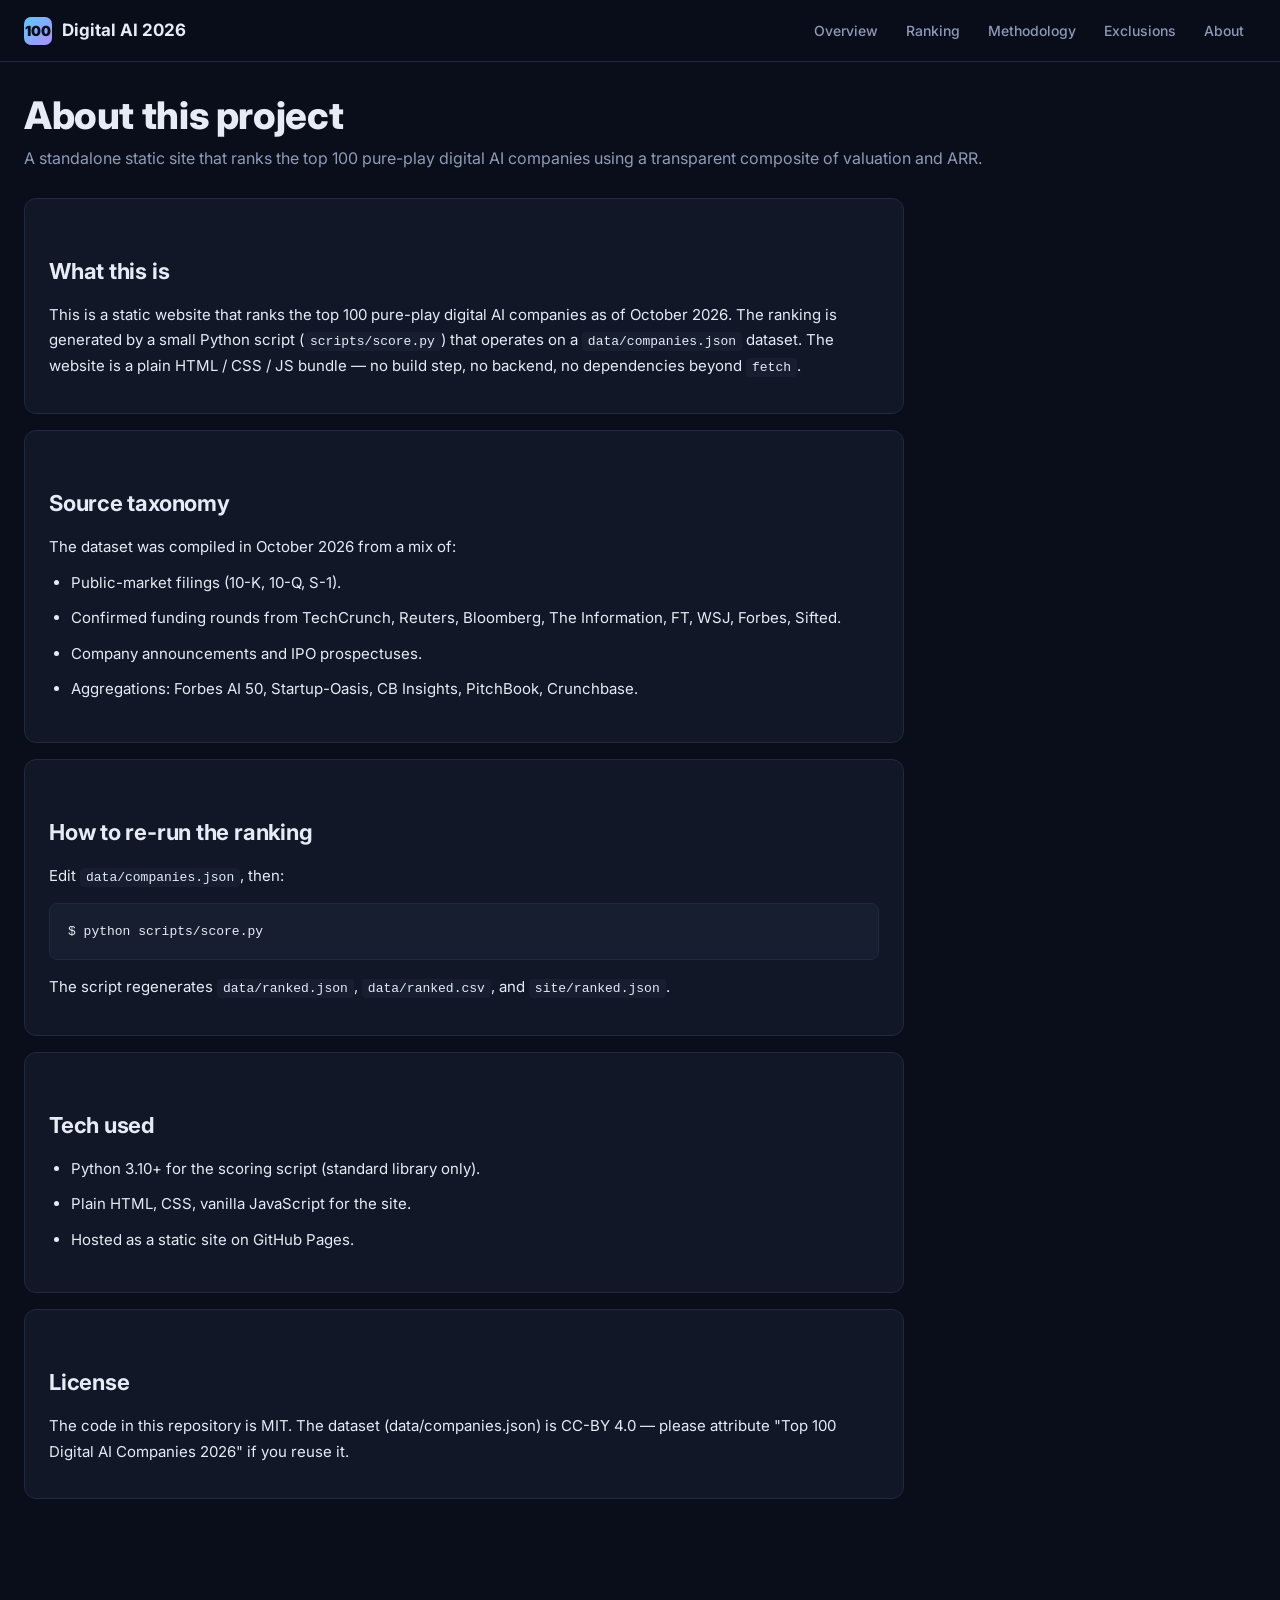
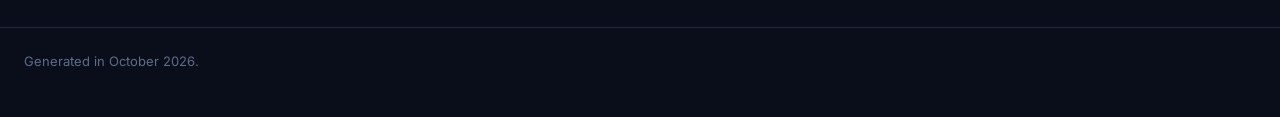
==== about.html @ d7b01ef9 "Flatten site/* to repo root for GitHub Pages Moved all static assets and HTML up one directory level" ====
<!DOCTYPE html>
<html lang="en">
<head>
  <meta charset="UTF-8">
  <meta name="viewport" content="width=device-width, initial-scale=1.0">
  <title>About - Top 100 Digital AI Companies 2026</title>
  <link rel="preconnect" href="https://fonts.googleapis.com">
  <link rel="preconnect" href="https://fonts.gstatic.com" crossorigin>
  <link href="https://fonts.googleapis.com/css2?family=Inter:wght@400;500;600;700;800&display=swap" rel="stylesheet">
  <link rel="stylesheet" href="style.css">
</head>
<body>
  <header class="topbar">
    <div class="topbar-inner">
      <div class="brand">
        <div class="brand-mark">100</div>
        <span>Digital AI 2026</span>
      </div>
      <nav class="nav">
        <a href="index.html">Overview</a>
        <a href="ranking.html">Ranking</a>
        <a href="methodology.html">Methodology</a>
        <a href="exclusions.html">Exclusions</a>
        <a href="about.html">About</a>
      </nav>
    </div>
  </header>

  <main>
    <h1>About this project</h1>
    <p class="subtitle">
      A standalone static site that ranks the top 100 pure-play digital AI
      companies using a transparent composite of valuation and ARR.
    </p>

    <div class="prose">
      <div class="card">
        <h2>What this is</h2>
        <p>
          This is a static website that ranks the top 100 pure-play digital AI
          companies as of October 2026. The ranking is generated by a small
          Python script (<code>scripts/score.py</code>) that operates on a
          <code>data/companies.json</code> dataset. The website is a plain HTML /
          CSS / JS bundle &mdash; no build step, no backend, no dependencies
          beyond <code>fetch</code>.
        </p>
      </div>

      <div class="card">
        <h2>Source taxonomy</h2>
        <p>
          The dataset was compiled in October 2026 from a mix of:
        </p>
        <ul>
          <li>Public-market filings (10-K, 10-Q, S-1).</li>
          <li>Confirmed funding rounds from TechCrunch, Reuters, Bloomberg, The Information, FT, WSJ, Forbes, Sifted.</li>
          <li>Company announcements and IPO prospectuses.</li>
          <li>Aggregations: Forbes AI 50, Startup-Oasis, CB Insights, PitchBook, Crunchbase.</li>
        </ul>
      </div>

      <div class="card">
        <h2>How to re-run the ranking</h2>
        <p>Edit <code>data/companies.json</code>, then:</p>
        <pre>$ python scripts/score.py</pre>
        <p>
          The script regenerates <code>data/ranked.json</code>,
          <code>data/ranked.csv</code>, and <code>site/ranked.json</code>.
        </p>
      </div>

      <div class="card">
        <h2>Tech used</h2>
        <ul>
          <li>Python 3.10+ for the scoring script (standard library only).</li>
          <li>Plain HTML, CSS, vanilla JavaScript for the site.</li>
          <li>Hosted as a static site on GitHub Pages.</li>
        </ul>
      </div>

      <div class="card">
        <h2>License</h2>
        <p>
          The code in this repository is MIT. The dataset (data/companies.json)
          is CC-BY 4.0 &mdash; please attribute "Top 100 Digital AI Companies 2026"
          if you reuse it.
        </p>
      </div>
    </div>
  </main>

  <footer>
    <div>
      Generated in October 2026.
    </div>
  </footer>
</body>
</html>
---- style.css ----
/* style.css - Top 100 Pure-Play Digital AI Companies 2026 */
:root {
  --bg: #0a0e1a;
  --panel: #111726;
  --panel-2: #161e30;
  --border: #1f2940;
  --border-hi: #2d3a5a;
  --text: #e6ebf5;
  --text-dim: #8e9bb8;
  --text-mute: #5f6c8a;
  --accent: #5cc8ff;
  --accent-2: #b08cff;
  --good: #4ade80;
  --warn: #facc15;
  --bad: #f87171;
  --shadow: 0 4px 24px rgba(0, 0, 0, 0.4);
  --r-sm: 8px;
  --r-md: 12px;
  --r-lg: 18px;
}

* {
  box-sizing: border-box;
  margin: 0;
  padding: 0;
}

html, body {
  background: var(--bg);
  color: var(--text);
  font-family: 'Inter', -apple-system, BlinkMacSystemFont, 'Segoe UI', Roboto, sans-serif;
  line-height: 1.5;
  font-size: 15px;
  -webkit-font-smoothing: antialiased;
}

a {
  color: var(--accent);
  text-decoration: none;
}
a:hover {
  text-decoration: underline;
}

/* Layout */
.topbar {
  position: sticky;
  top: 0;
  z-index: 50;
  background: rgba(10, 14, 26, 0.85);
  backdrop-filter: blur(12px);
  border-bottom: 1px solid var(--border);
}
.topbar-inner {
  max-width: 1280px;
  margin: 0 auto;
  padding: 14px 24px;
  display: flex;
  align-items: center;
  justify-content: space-between;
  gap: 24px;
}
.brand {
  display: flex;
  align-items: center;
  gap: 10px;
  font-weight: 700;
  font-size: 17px;
}
.brand-mark {
  width: 28px;
  height: 28px;
  border-radius: 7px;
  background: linear-gradient(135deg, var(--accent), var(--accent-2));
  display: grid;
  place-items: center;
  color: #0a0e1a;
  font-weight: 900;
  font-size: 14px;
}
.nav {
  display: flex;
  gap: 4px;
}
.nav a {
  padding: 6px 12px;
  border-radius: 7px;
  color: var(--text-dim);
  font-weight: 500;
  font-size: 14px;
}
.nav a:hover {
  background: var(--panel);
  color: var(--text);
  text-decoration: none;
}
.nav a.active {
  background: var(--panel-2);
  color: var(--text);
}

main {
  max-width: 1280px;
  margin: 0 auto;
  padding: 32px 24px 64px;
}

h1, h2, h3 {
  letter-spacing: -0.01em;
}
h1 { font-size: 38px; font-weight: 800; line-height: 1.15; margin-bottom: 8px; }
h2 { font-size: 24px; font-weight: 700; margin-bottom: 12px; }
h3 { font-size: 18px; font-weight: 600; margin-bottom: 8px; }

.subtitle {
  color: var(--text-dim);
  margin-bottom: 28px;
  font-size: 16px;
}

/* Hero */
.hero {
  background: linear-gradient(135deg, rgba(92, 200, 255, 0.08), rgba(176, 140, 255, 0.08));
  border: 1px solid var(--border);
  border-radius: var(--r-lg);
  padding: 40px 32px;
  margin-bottom: 32px;
  position: relative;
  overflow: hidden;
}
.hero::before {
  content: '';
  position: absolute;
  inset: 0;
  background: radial-gradient(circle at 80% 0%, rgba(92, 200, 255, 0.18), transparent 60%);
  pointer-events: none;
}
.eyebrow {
  display: inline-block;
  font-size: 12px;
  font-weight: 600;
  letter-spacing: 0.1em;
  text-transform: uppercase;
  color: var(--accent);
  padding: 4px 10px;
  border: 1px solid rgba(92, 200, 255, 0.4);
  border-radius: 999px;
  margin-bottom: 16px;
}
.hero h1 {
  font-size: 48px;
  margin-bottom: 12px;
}
.hero p {
  color: var(--text-dim);
  font-size: 17px;
  max-width: 720px;
}
.hero-stats {
  display: grid;
  grid-template-columns: repeat(auto-fit, minmax(140px, 1fr));
  gap: 16px;
  margin-top: 28px;
  padding-top: 24px;
  border-top: 1px solid var(--border);
}
.stat {
  display: flex;
  flex-direction: column;
}
.stat .v {
  font-size: 24px;
  font-weight: 800;
  background: linear-gradient(135deg, var(--accent), var(--accent-2));
  -webkit-background-clip: text;
  -webkit-text-fill-color: transparent;
  background-clip: text;
}
.stat .l {
  font-size: 12px;
  color: var(--text-mute);
  text-transform: uppercase;
  letter-spacing: 0.06em;
  margin-top: 4px;
}

/* Cards */
.card {
  background: var(--panel);
  border: 1px solid var(--border);
  border-radius: var(--r-md);
  padding: 24px;
  margin-bottom: 16px;
}
.card h2 {
  margin-bottom: 14px;
}
.card-tight {
  padding: 18px 20px;
}

.kpi-grid {
  display: grid;
  grid-template-columns: repeat(auto-fit, minmax(220px, 1fr));
  gap: 16px;
  margin-bottom: 28px;
}
.kpi {
  background: var(--panel);
  border: 1px solid var(--border);
  border-radius: var(--r-md);
  padding: 20px;
}
.kpi .v {
  font-size: 28px;
  font-weight: 800;
  margin: 8px 0 4px;
}
.kpi .l {
  color: var(--text-mute);
  font-size: 13px;
}

/* Filters bar */
.filters {
  display: flex;
  flex-wrap: wrap;
  gap: 8px;
  align-items: center;
  margin-bottom: 18px;
  padding: 14px;
  background: var(--panel);
  border: 1px solid var(--border);
  border-radius: var(--r-md);
}
.filters input,
.filters select {
  background: var(--bg);
  color: var(--text);
  border: 1px solid var(--border);
  border-radius: 7px;
  padding: 8px 12px;
  font-size: 14px;
  font-family: inherit;
}
.filters input:focus,
.filters select:focus {
  border-color: var(--accent);
  outline: none;
}
.filters .grow {
  flex: 1;
  min-width: 200px;
}
.btn {
  background: var(--panel-2);
  color: var(--text);
  border: 1px solid var(--border);
  padding: 8px 14px;
  border-radius: 7px;
  cursor: pointer;
  font-size: 13px;
  font-weight: 500;
  transition: all 0.15s ease;
}
.btn:hover {
  border-color: var(--border-hi);
  background: var(--border);
}
.btn.primary {
  background: linear-gradient(135deg, var(--accent), var(--accent-2));
  color: #0a0e1a;
  border: none;
  font-weight: 600;
}
.btn.primary:hover {
  filter: brightness(1.08);
}

/* Table */
.table-wrap {
  background: var(--panel);
  border: 1px solid var(--border);
  border-radius: var(--r-md);
  overflow: hidden;
  margin-bottom: 24px;
}
table.rank {
  width: 100%;
  border-collapse: collapse;
  font-size: 14px;
}
table.rank thead th {
  background: var(--panel-2);
  color: var(--text-dim);
  text-align: left;
  padding: 12px 14px;
  font-weight: 600;
  font-size: 12px;
  text-transform: uppercase;
  letter-spacing: 0.06em;
  border-bottom: 1px solid var(--border);
  cursor: pointer;
  user-select: none;
  position: sticky;
  top: 60px;
  z-index: 2;
}
table.rank thead th:hover {
  color: var(--text);
}
table.rank thead th.sorted-asc::after { content: ' ▲'; opacity: 0.6; }
table.rank thead th.sorted-desc::after { content: ' ▼'; opacity: 0.6; }
table.rank tbody tr {
  border-bottom: 1px solid var(--border);
  transition: background 0.1s ease;
}
table.rank tbody tr:hover {
  background: var(--panel-2);
}
table.rank tbody td {
  padding: 12px 14px;
  vertical-align: middle;
}
.rank-cell {
  font-weight: 700;
  color: var(--accent);
  font-size: 16px;
  width: 60px;
}
.rank-cell .medal {
  display: inline-block;
  width: 28px;
  height: 28px;
  line-height: 28px;
  text-align: center;
  border-radius: 8px;
  font-size: 13px;
  font-weight: 800;
  background: var(--panel-2);
  border: 1px solid var(--border);
}
.rank-cell .medal.gold { background: linear-gradient(135deg, #fbbf24, #f59e0b); color: #0a0e1a; border: none; }
.rank-cell .medal.silver { background: linear-gradient(135deg, #d1d5db, #9ca3af); color: #0a0e1a; border: none; }
.rank-cell .medal.bronze { background: linear-gradient(135deg, #f59e0b, #b45309); color: #0a0e1a; border: none; }
.name-cell strong {
  display: block;
  margin-bottom: 2px;
}
.name-cell .meta {
  color: var(--text-mute);
  font-size: 12px;
}
.num {
  font-variant-numeric: tabular-nums;
  text-align: right;
}
.score-cell {
  font-weight: 700;
  color: var(--accent);
  text-align: right;
  width: 90px;
}
.score-bar {
  display: inline-block;
  height: 6px;
  background: linear-gradient(90deg, var(--accent), var(--accent-2));
  border-radius: 999px;
  margin-left: 8px;
  vertical-align: middle;
}
.cat-chip {
  display: inline-block;
  font-size: 11px;
  padding: 3px 8px;
  border-radius: 999px;
  background: var(--panel-2);
  border: 1px solid var(--border);
  color: var(--text-dim);
  font-weight: 500;
  white-space: nowrap;
}

/* Company detail page */
.detail {
  display: grid;
  grid-template-columns: 1fr 320px;
  gap: 24px;
}
@media (max-width: 920px) {
  .detail { grid-template-columns: 1fr; }
}
.detail-side {
  background: var(--panel);
  border: 1px solid var(--border);
  border-radius: var(--r-md);
  padding: 20px;
  height: fit-content;
  position: sticky;
  top: 80px;
}
.detail-side h3 {
  font-size: 14px;
  text-transform: uppercase;
  color: var(--text-mute);
  letter-spacing: 0.06em;
  margin-top: 16px;
  margin-bottom: 6px;
}
.detail-side h3:first-child { margin-top: 0; }
.detail-side .v {
  font-size: 18px;
  font-weight: 700;
  margin-bottom: 4px;
}
.detail-side .src {
  font-size: 12px;
  color: var(--text-mute);
}

/* Methodology content */
.prose {
  max-width: 880px;
}
.prose h2 {
  margin-top: 32px;
  font-size: 22px;
}
.prose p, .prose li {
  color: var(--text);
  margin-bottom: 10px;
  line-height: 1.7;
}
.prose ul, .prose ol {
  padding-left: 22px;
  margin-bottom: 16px;
}
.prose pre {
  background: var(--panel-2);
  border: 1px solid var(--border);
  border-radius: var(--r-sm);
  padding: 18px;
  overflow-x: auto;
  font-family: ui-monospace, SFMono-Regular, Menlo, monospace;
  font-size: 13px;
  margin: 14px 0;
}
.prose code {
  background: var(--panel-2);
  padding: 2px 6px;
  border-radius: 4px;
  font-size: 13px;
}
.prose blockquote {
  border-left: 3px solid var(--accent);
  padding: 4px 0 4px 18px;
  color: var(--text-dim);
  margin: 16px 0;
}

/* Chart */
.chart-wrap {
  background: var(--panel);
  border: 1px solid var(--border);
  border-radius: var(--r-md);
  padding: 24px;
  margin-bottom: 24px;
}

.row {
  display: flex;
  align-items: center;
  gap: 12px;
  margin-bottom: 16px;
  flex-wrap: wrap;
}
.row.between { justify-content: space-between; }

.hidden { display: none !important; }

footer {
  max-width: 1280px;
  margin: 0 auto;
  padding: 24px 24px 48px;
  color: var(--text-mute);
  font-size: 13px;
  border-top: 1px solid var(--border);
  margin-top: 48px;
}
footer a {
  color: var(--text-dim);
}
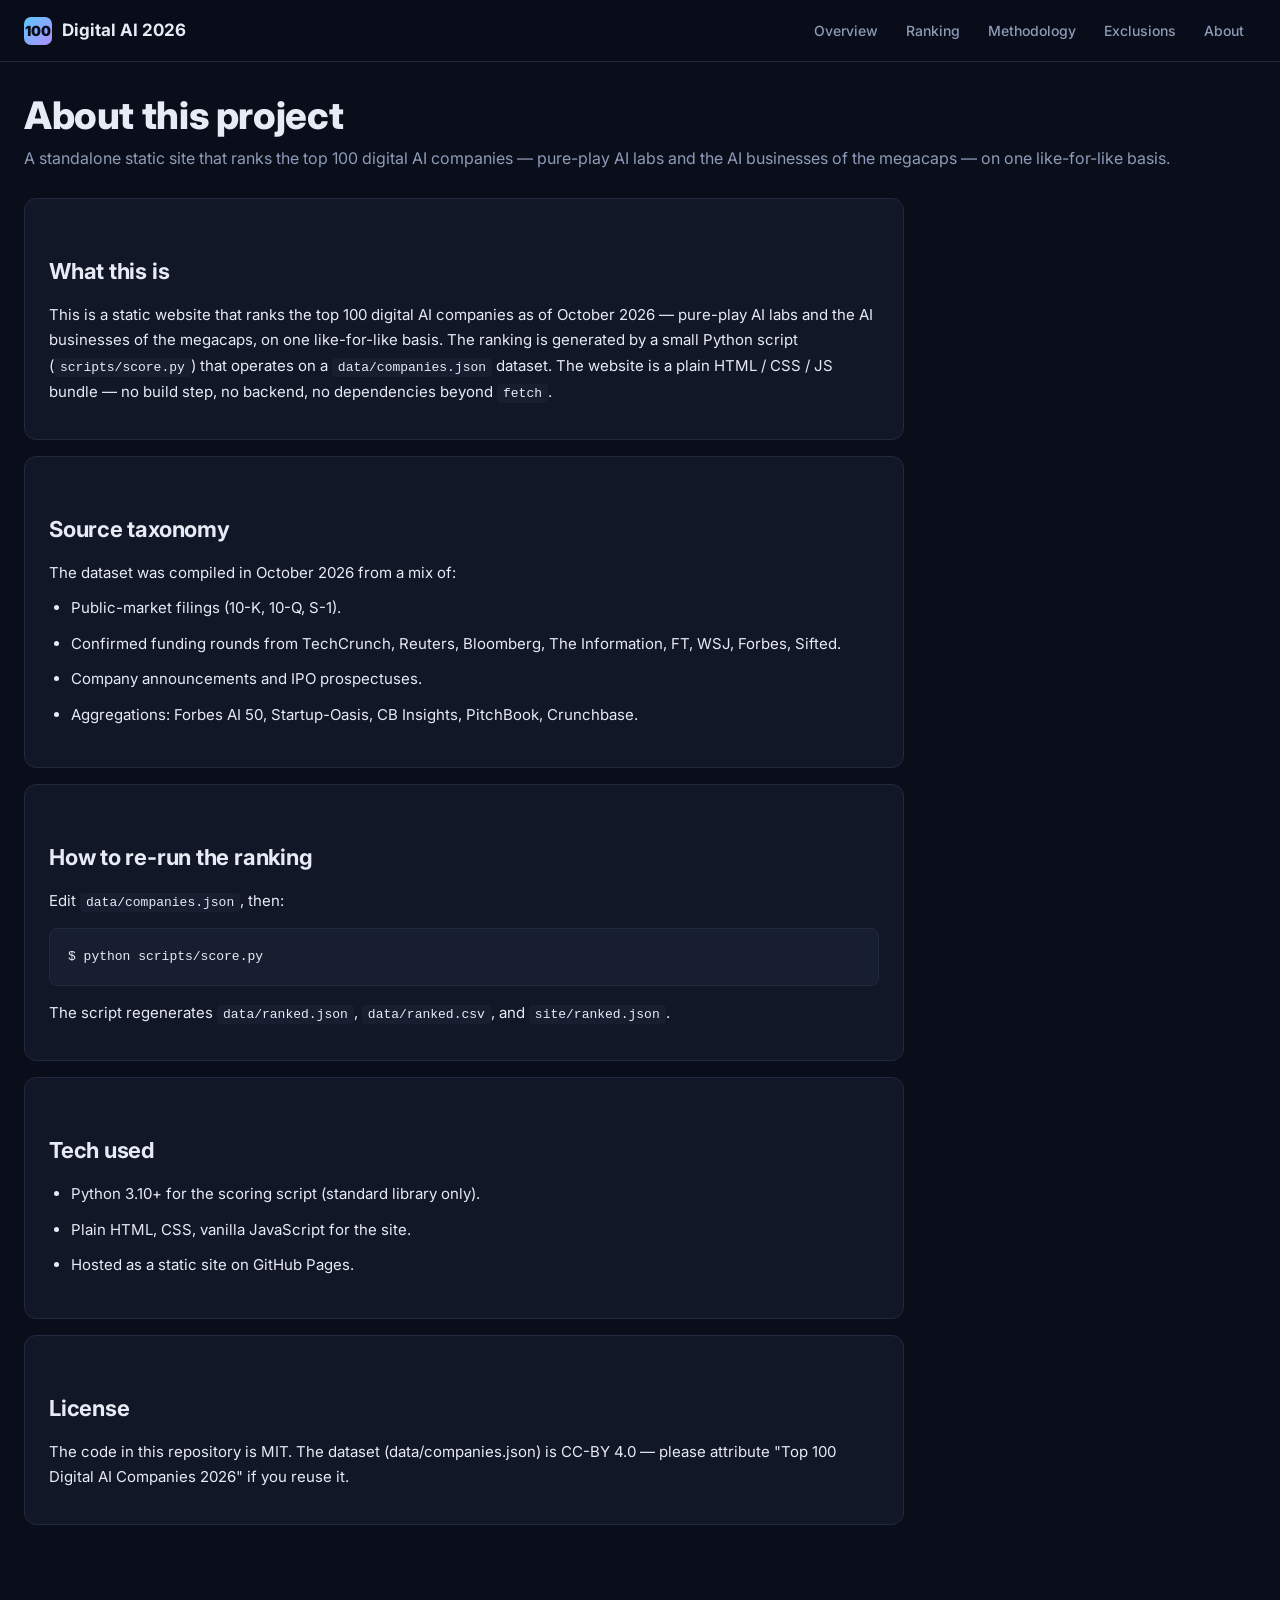
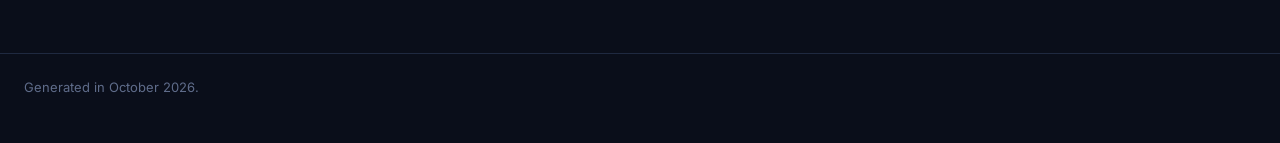
==== commit db09d7f2: "Three-basis model: merge xAI+Cursor, add big tech, refresh ARR figures OCT-2026 REFRESH ------------" ====
--- a/about.html
+++ b/about.html
@@ -29,16 +29,19 @@
   <main>
     <h1>About this project</h1>
     <p class="subtitle">
-      A standalone static site that ranks the top 100 pure-play digital AI
-      companies using a transparent composite of valuation and ARR.
+      A standalone static site that ranks the top 100 digital AI
+      companies — pure-play AI labs and the AI businesses of the megacaps —
+      on one like-for-like basis.
     </p>
 
     <div class="prose">
       <div class="card">
         <h2>What this is</h2>
         <p>
-          This is a static website that ranks the top 100 pure-play digital AI
-          companies as of October 2026. The ranking is generated by a small
+          This is a static website that ranks the top 100 digital AI
+          companies as of October 2026 &mdash; pure-play AI labs and the AI
+          businesses of the megacaps, on one like-for-like basis. The ranking
+          is generated by a small
           Python script (<code>scripts/score.py</code>) that operates on a
           <code>data/companies.json</code> dataset. The website is a plain HTML /
           CSS / JS bundle &mdash; no build step, no backend, no dependencies
--- a/style.css
+++ b/style.css
@@ -381,6 +381,107 @@
   white-space: nowrap;
 }
 
+/* --- Basis badges & sub-notes ------------------------------------- */
+.sub-note {
+  font-size: 11px;
+  color: var(--text-mute);
+  margin-top: 3px;
+  line-height: 1.35;
+}
+.sub-note.warn {
+  color: var(--warn);
+}
+.basis-chip {
+  display: inline-block;
+  font-size: 11px;
+  font-weight: 700;
+  padding: 3px 9px;
+  border-radius: 999px;
+  letter-spacing: 0.03em;
+}
+.basis-chip.basis-actual {
+  background: rgba(92, 200, 255, 0.16);
+  border: 1px solid rgba(92, 200, 255, 0.45);
+  color: var(--accent);
+}
+.basis-chip.basis-derived {
+  background: rgba(176, 140, 255, 0.16);
+  border: 1px solid rgba(176, 140, 255, 0.45);
+  color: var(--accent-2);
+}
+.basis-chip.basis-proxy {
+  background: rgba(250, 204, 21, 0.14);
+  border: 1px solid rgba(250, 204, 21, 0.42);
+  color: var(--warn);
+}
+
+.basis-callout {
+  background: var(--panel-2);
+  border: 1px solid rgba(176, 140, 255, 0.35);
+  border-left: 3px solid var(--accent-2);
+  border-radius: var(--r-md);
+  padding: 20px 22px;
+  margin-bottom: 16px;
+}
+.basis-callout.pure {
+  border-color: rgba(92, 200, 255, 0.35);
+  border-left-color: var(--accent);
+}
+.basis-callout.warn {
+  border-color: rgba(250, 204, 21, 0.35);
+  border-left-color: var(--warn);
+}
+.basis-callout h3 {
+  font-size: 15px;
+  margin-bottom: 10px;
+}
+.basis-callout p {
+  color: var(--text-dim);
+  font-size: 14px;
+  line-height: 1.65;
+  margin-bottom: 10px;
+}
+.basis-callout pre {
+  background: var(--bg);
+  border: 1px solid var(--border);
+  border-radius: var(--r-sm);
+  padding: 14px 16px;
+  font-family: ui-monospace, SFMono-Regular, Menlo, monospace;
+  font-size: 12.5px;
+  line-height: 1.7;
+  overflow-x: auto;
+  margin: 10px 0;
+  color: var(--text);
+}
+.src-block {
+  font-size: 13px;
+  color: var(--text-dim);
+  line-height: 1.7;
+  background: var(--panel-2);
+  border: 1px solid var(--border);
+  border-radius: var(--r-sm);
+  padding: 12px 14px;
+}
+
+/* Legend */
+.legend {
+  display: flex;
+  flex-wrap: wrap;
+  gap: 18px;
+  padding: 14px 16px;
+  background: var(--panel);
+  border: 1px solid var(--border);
+  border-radius: var(--r-md);
+  margin-bottom: 16px;
+  font-size: 13px;
+  color: var(--text-dim);
+}
+.legend-item {
+  display: flex;
+  align-items: center;
+  gap: 8px;
+}
+
 /* Company detail page */
 .detail {
   display: grid;
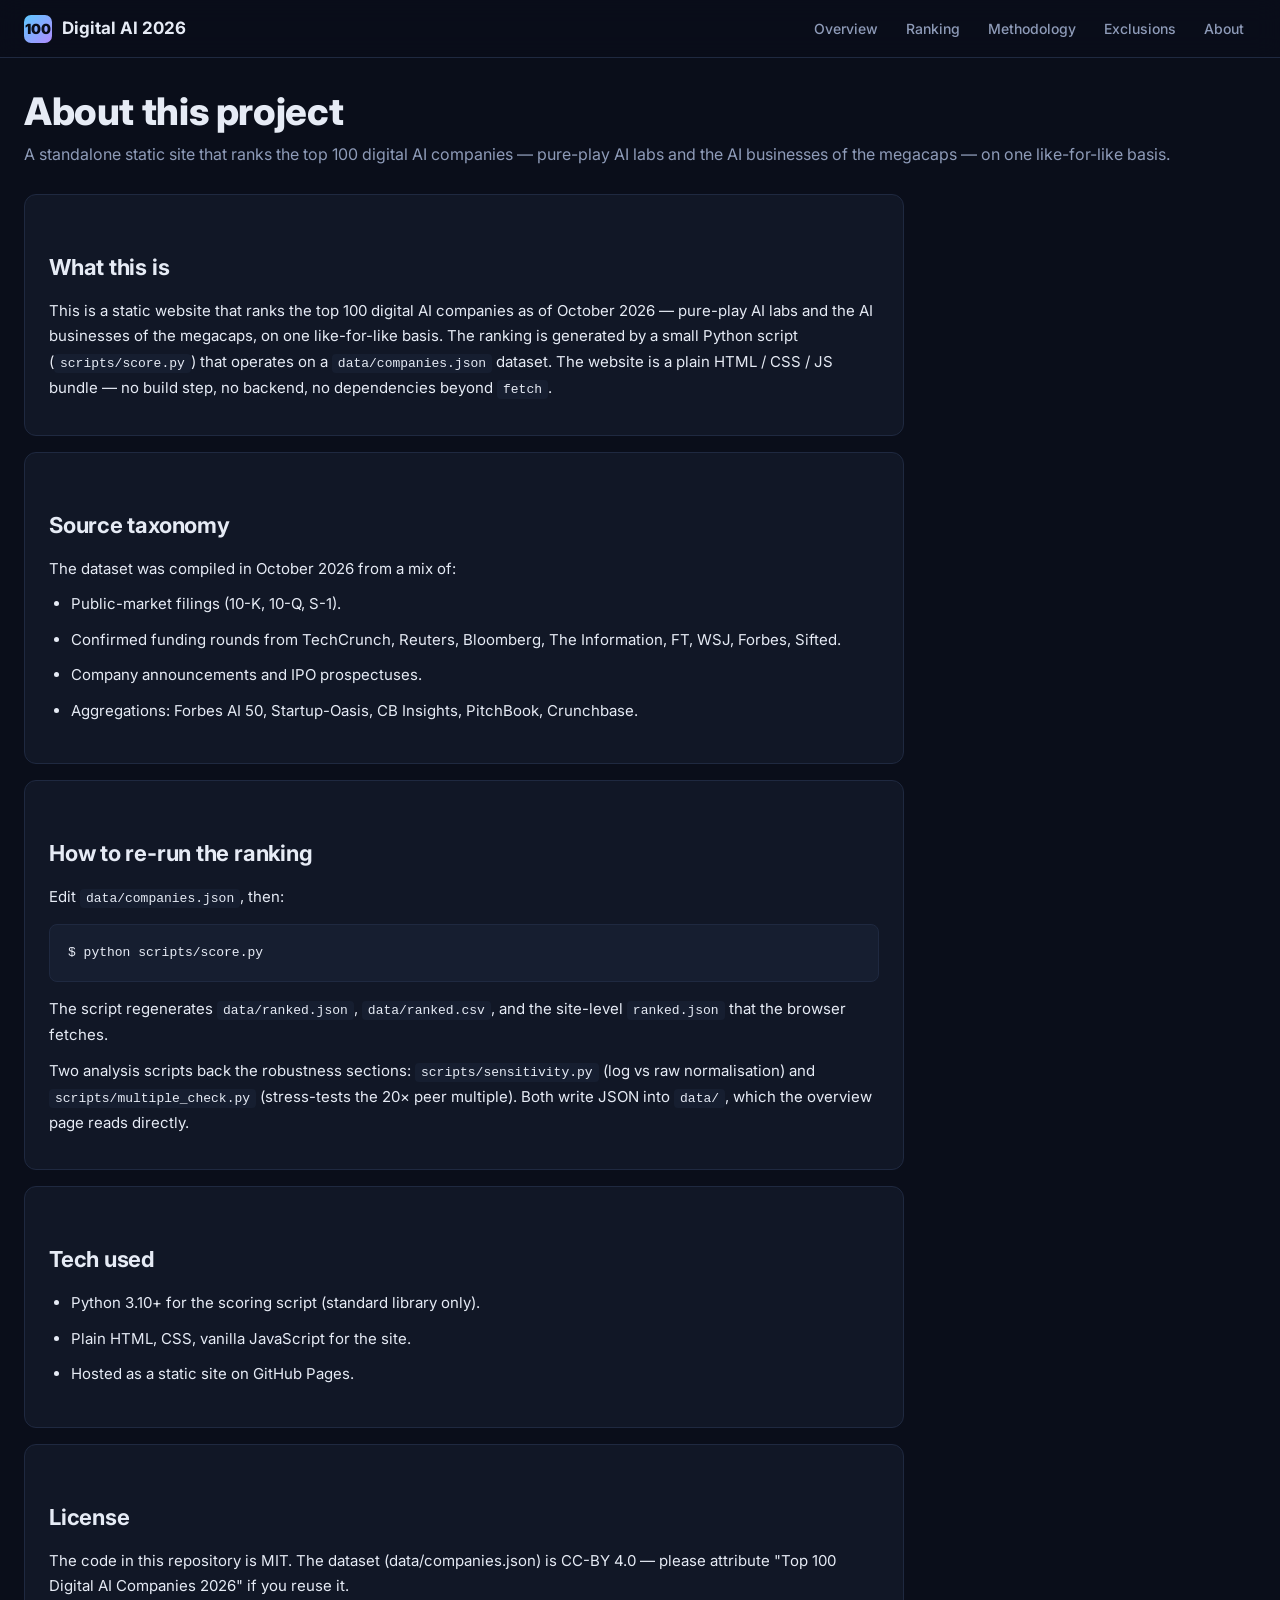
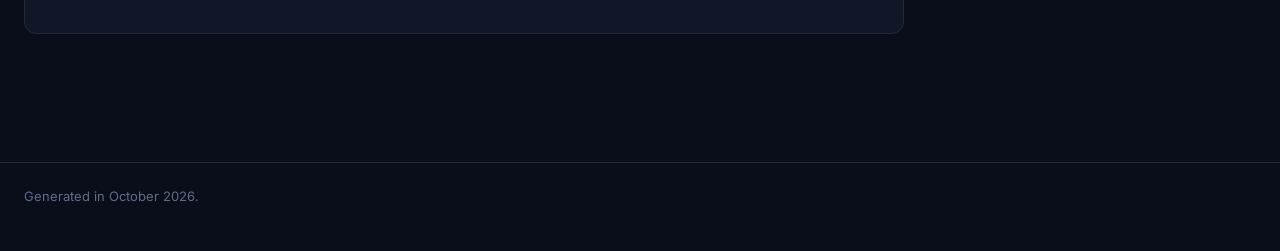
==== commit 91d1ab78: "Fix hidden #1 row + enforce valuation cap (derived <= market cap) Two independent bugs, one CSS and " ====
--- a/about.html
+++ b/about.html
@@ -68,7 +68,15 @@
         <pre>$ python scripts/score.py</pre>
         <p>
           The script regenerates <code>data/ranked.json</code>,
-          <code>data/ranked.csv</code>, and <code>site/ranked.json</code>.
+          <code>data/ranked.csv</code>, and the site-level
+          <code>ranked.json</code> that the browser fetches.
+        </p>
+        <p>
+          Two analysis scripts back the robustness sections:
+          <code>scripts/sensitivity.py</code> (log vs raw normalisation)
+          and <code>scripts/multiple_check.py</code> (stress-tests the 20&times;
+          peer multiple). Both write JSON into <code>data/</code>, which the
+          overview page reads directly.
         </p>
       </div>
 
--- a/style.css
+++ b/style.css
@@ -1,4 +1,4 @@
-/* style.css - Top 100 Pure-Play Digital AI Companies 2026 */
+/* style.css - Top 100 Digital AI Companies 2026 */
 :root {
   --bg: #0a0e1a;
   --panel: #111726;
@@ -17,6 +17,9 @@
   --r-sm: 8px;
   --r-md: 12px;
   --r-lg: 18px;
+  /* Fixed topbar height - the sticky table header offsets by exactly this,
+     so the two never disagree. See .topbar below. */
+  --topbar-h: 58px;
 }
 
 * {
@@ -47,6 +50,7 @@
   position: sticky;
   top: 0;
   z-index: 50;
+  height: var(--topbar-h);
   background: rgba(10, 14, 26, 0.85);
   backdrop-filter: blur(12px);
   border-bottom: 1px solid var(--border);
@@ -54,7 +58,8 @@
 .topbar-inner {
   max-width: 1280px;
   margin: 0 auto;
-  padding: 14px 24px;
+  height: 100%;
+  padding: 0 24px;
   display: flex;
   align-items: center;
   justify-content: space-between;
@@ -81,7 +86,11 @@
 .nav {
   display: flex;
   gap: 4px;
-}
+  flex-wrap: nowrap;
+  overflow-x: auto;
+  scrollbar-width: none;
+}
+.nav::-webkit-scrollbar { display: none; }
 .nav a {
   padding: 6px 12px;
   border-radius: 7px;
@@ -282,12 +291,23 @@
   background: var(--panel);
   border: 1px solid var(--border);
   border-radius: var(--r-md);
-  overflow: hidden;
+  /* NOT `overflow: hidden`. An overflow container is a scroll container, and
+     a `position: sticky` header inside one is positioned against THAT
+     container instead of the page - so `top: 58px` pushed the header 58px down
+     and it covered row #1 (and any single-row search result) instead of
+     sticking under the topbar. Overflow stays visible so the sticky header
+     resolves against the viewport. The rounded corners are re-created on the
+     header cells below. */
+  overflow: visible;
   margin-bottom: 24px;
 }
 table.rank {
   width: 100%;
-  border-collapse: collapse;
+  /* `separate` rather than `collapse`: collapsed borders are not painted on
+     sticky cells in Chromium, so the header's bottom rule flickers/disappears
+     while scrolling. */
+  border-collapse: separate;
+  border-spacing: 0;
   font-size: 14px;
 }
 table.rank thead th {
@@ -302,25 +322,36 @@
   border-bottom: 1px solid var(--border);
   cursor: pointer;
   user-select: none;
+}
+/* Only the main ranking table sticks its header. Methodology tables use the
+   same .rank class for styling but stay static. */
+.table-wrap table.rank thead th {
   position: sticky;
-  top: 60px;
+  top: var(--topbar-h);
   z-index: 2;
 }
+/* Round the header's outer corners to match .table-wrap now that it no
+   longer clips its children. */
+table.rank thead th:first-child { border-top-left-radius: var(--r-md); }
+table.rank thead th:last-child { border-top-right-radius: var(--r-md); }
 table.rank thead th:hover {
   color: var(--text);
 }
 table.rank thead th.sorted-asc::after { content: ' ▲'; opacity: 0.6; }
 table.rank thead th.sorted-desc::after { content: ' ▼'; opacity: 0.6; }
 table.rank tbody tr {
-  border-bottom: 1px solid var(--border);
   transition: background 0.1s ease;
 }
-table.rank tbody tr:hover {
+table.rank tbody tr:hover td {
   background: var(--panel-2);
 }
 table.rank tbody td {
   padding: 12px 14px;
   vertical-align: middle;
+  border-bottom: 1px solid var(--border);
+}
+table.rank tbody tr:last-child td {
+  border-bottom: none;
 }
 .rank-cell {
   font-weight: 700;
@@ -381,6 +412,19 @@
   white-space: nowrap;
 }
 
+/* Narrow screens: the 6-column table cannot fit, so the wrapper becomes a
+   horizontal scroll container again. A scroll container breaks the sticky
+   header (see .table-wrap), so the header goes static here and the Category
+   column is dropped to keep the rest on screen. */
+@media (max-width: 900px) {
+  .table-wrap { overflow-x: auto; }
+  .table-wrap table.rank thead th { position: static; }
+}
+@media (max-width: 720px) {
+  table.rank th:nth-child(3),
+  table.rank td:nth-child(3) { display: none; }
+}
+
 /* --- Basis badges & sub-notes ------------------------------------- */
 .sub-note {
   font-size: 11px;
@@ -390,6 +434,14 @@
 }
 .sub-note.warn {
   color: var(--warn);
+}
+.sub-note.bad {
+  color: var(--bad);
+}
+.basis-chip.basis-fail {
+  background: rgba(248, 113, 113, 0.16);
+  border: 1px solid rgba(248, 113, 113, 0.5);
+  color: var(--bad);
 }
 .basis-chip {
   display: inline-block;
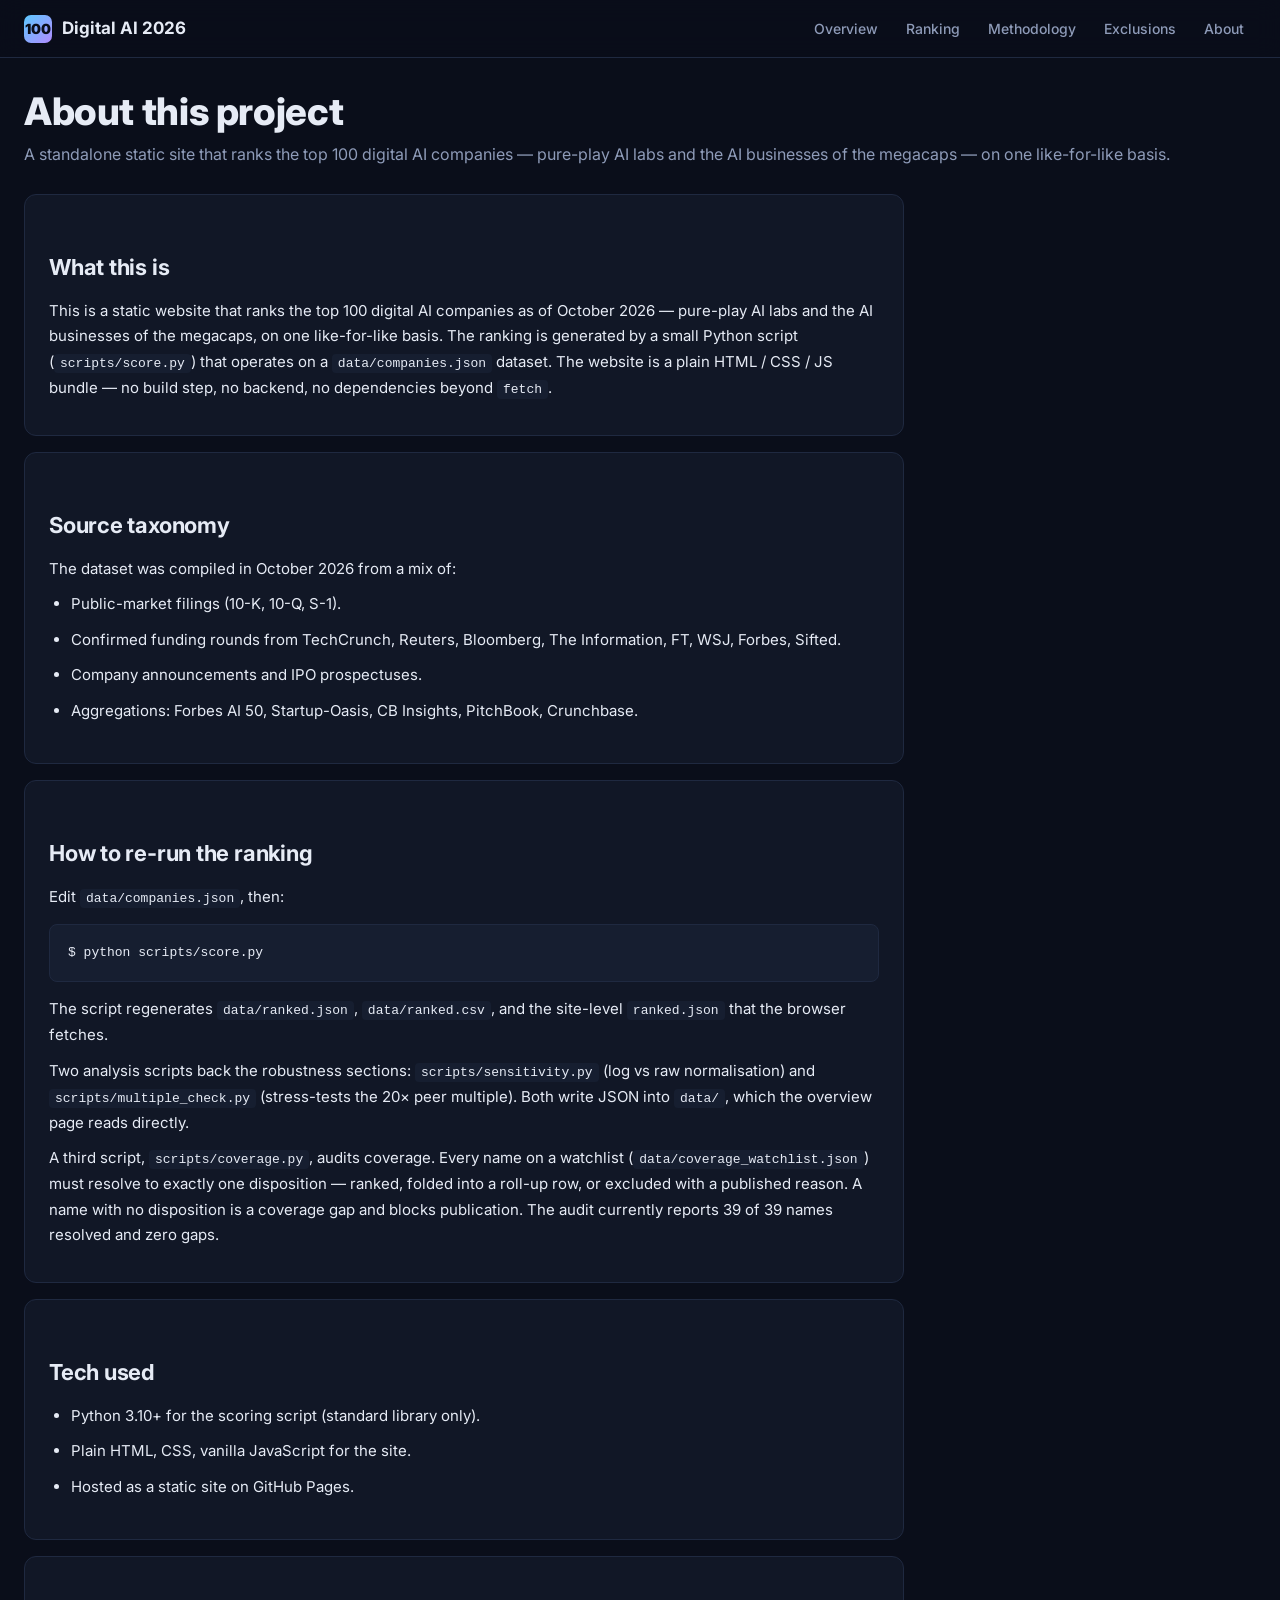
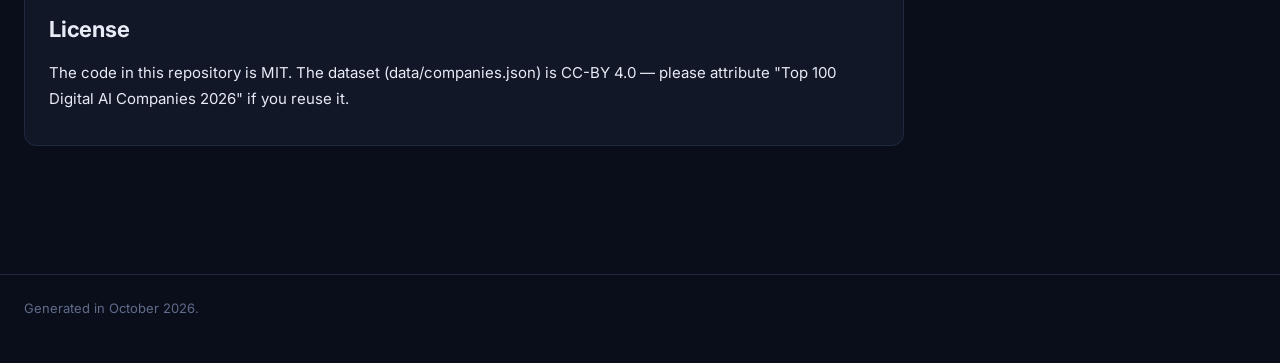
==== commit 5faacd55: "Close the coverage gap: audit every watchlist name to one disposition The 2026-10 edition had 19 nam" ====
--- a/about.html
+++ b/about.html
@@ -78,6 +78,14 @@
           peer multiple). Both write JSON into <code>data/</code>, which the
           overview page reads directly.
         </p>
+        <p>
+          A third script, <code>scripts/coverage.py</code>, audits coverage.
+          Every name on a watchlist (<code>data/coverage_watchlist.json</code>)
+          must resolve to exactly one disposition &mdash; ranked, folded into a
+          roll-up row, or excluded with a published reason. A name with no
+          disposition is a coverage gap and blocks publication. The audit
+          currently reports 39 of 39 names resolved and zero gaps.
+        </p>
       </div>
 
       <div class="card">
